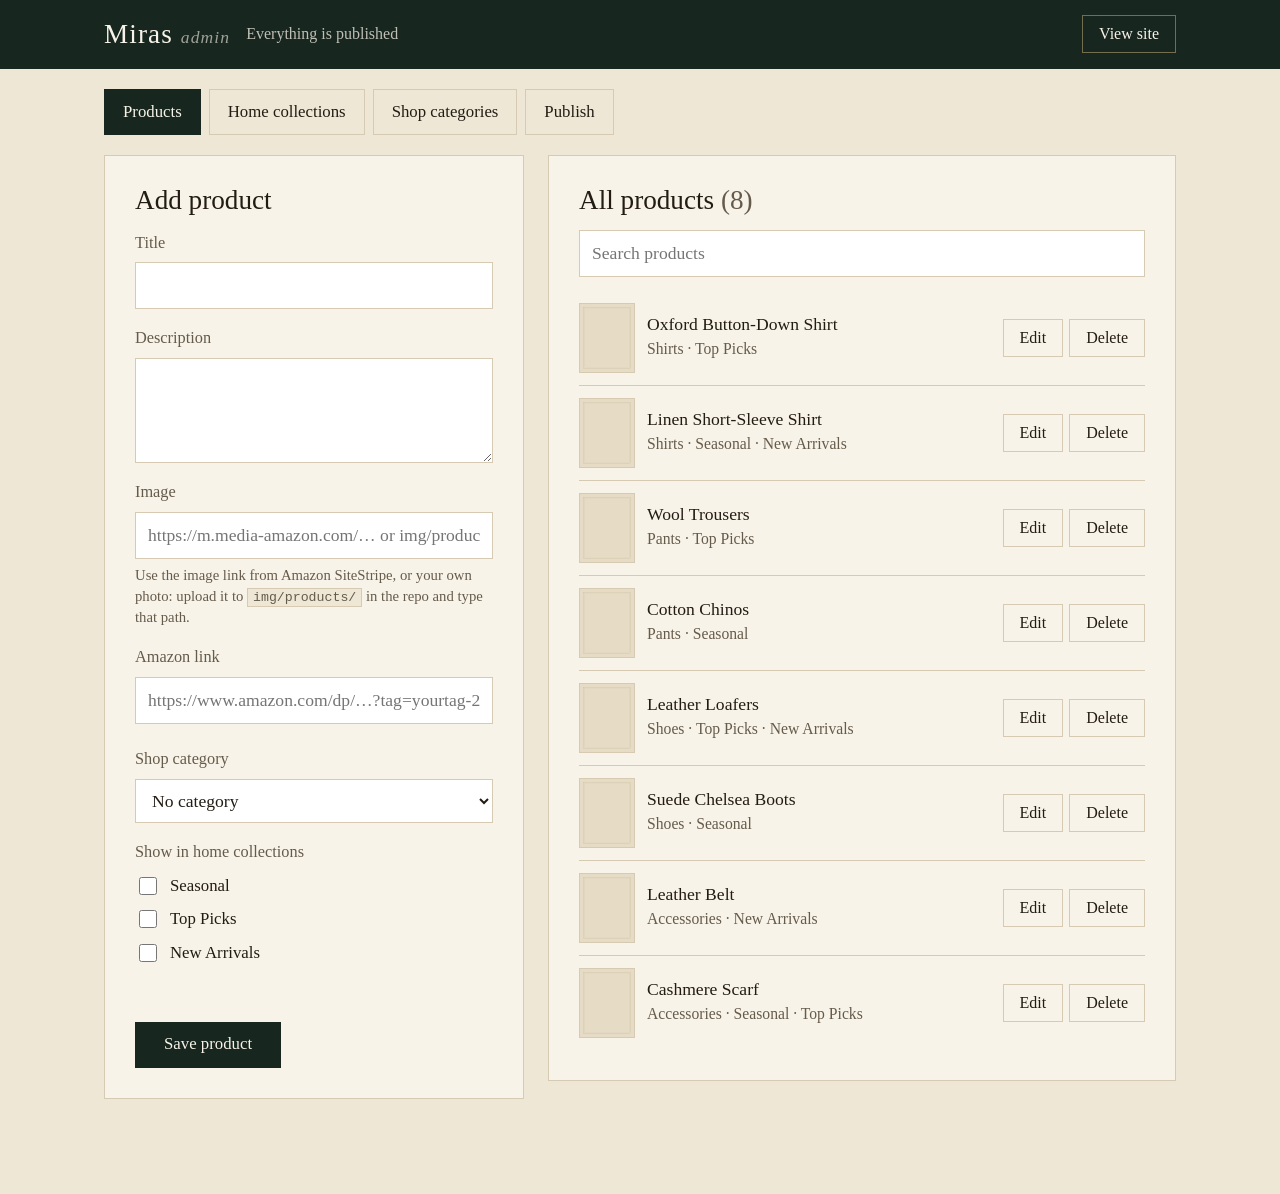
==== admin/index.html @ cb985808 "Miras" ====
<!doctype html>
<html lang="en">
<head>
  <meta charset="utf-8">
  <meta name="viewport" content="width=device-width, initial-scale=1">
  <meta name="robots" content="noindex, nofollow">
  <meta http-equiv="Content-Security-Policy" content="default-src 'self'; script-src 'self'; style-src 'self' https://fonts.googleapis.com; font-src https://fonts.gstatic.com; img-src 'self' https: data:; connect-src 'self' https://api.github.com; base-uri 'self'; form-action 'self'; object-src 'none'">
  <title>Admin — Miras</title>
  <link rel="preconnect" href="https://fonts.googleapis.com">
  <link rel="preconnect" href="https://fonts.gstatic.com" crossorigin>
  <link rel="stylesheet" href="https://fonts.googleapis.com/css2?family=EB+Garamond:ital,wght@0,400;0,500;1,400&family=Old+Standard+TT:ital,wght@0,400;0,700;1,400&display=swap">
  <link rel="stylesheet" href="../css/styles.css">
  <link rel="stylesheet" href="../css/admin.css">
</head>
<body class="admin">
  <header class="admin-bar">
    <div class="admin-bar__inner">
      <span class="logo">Miras <span class="muted-light">admin</span></span>
      <span class="status" id="status" role="status"></span>
      <a class="btn btn--ghost btn--small" href="../index.html" target="_blank" rel="noopener">View site</a>
    </div>
  </header>

  <div class="banner" id="draft-banner" hidden>
    You are working on a draft saved in this browser.
    <button class="link" id="discard" type="button">Discard draft and reload live data</button>
  </div>

  <nav class="tabs" aria-label="Admin sections">
    <button type="button" data-tab="products" aria-selected="true">Products</button>
    <button type="button" data-tab="collections" aria-selected="false">Home collections</button>
    <button type="button" data-tab="categories" aria-selected="false">Shop categories</button>
    <button type="button" data-tab="publish" aria-selected="false">Publish</button>
  </nav>

  <main class="admin-main">
    <!-- PRODUCTS -->
    <section class="tab" id="tab-products">
      <div class="two-col">
        <div class="panel">
          <h2 id="form-title">Add product</h2>
          <form id="product-form" novalidate>
            <label class="field"><span>Title</span><input name="title" maxlength="120" required></label>
            <label class="field"><span>Description</span><textarea name="description" rows="3" maxlength="400"></textarea></label>
            <label class="field"><span>Image</span>
              <input name="image" maxlength="500" placeholder="https://m.media-amazon.com/… or img/products/shirt.jpg">
              <small>Use the image link from Amazon SiteStripe, or your own photo: upload it to <code>img/products/</code> in the repo and type that path.</small>
            </label>
            <label class="field"><span>Amazon link</span><input name="url" id="f-url" type="url" maxlength="800" placeholder="https://www.amazon.com/dp/…?tag=yourtag-20" required><small class="warn" id="form-warn"></small></label>
            <label class="field"><span>Shop category</span><select name="category" id="f-category"></select></label>
            <fieldset class="field">
              <legend>Show in home collections</legend>
              <div id="form-cols"></div>
            </fieldset>
            <p class="form-error" id="form-error" role="alert"></p>
            <div class="actions">
              <button class="btn" type="submit">Save product</button>
              <button class="btn btn--ghost" id="cancel-edit" type="button" hidden>Cancel</button>
            </div>
          </form>
        </div>

        <div class="panel">
          <h2>All products <span class="muted" id="count"></span></h2>
          <input class="search" id="search" type="search" placeholder="Search products" aria-label="Search products">
          <ul class="plist" id="product-list"></ul>
        </div>
      </div>
    </section>

    <!-- HOME COLLECTIONS -->
    <section class="tab" id="tab-collections" hidden>
      <div class="panel">
        <h2>Home page collections</h2>
        <p class="muted">Each collection is a row on the home page (first 4 products, in the order below) and a filter in the shop. Open a collection to add, remove and reorder its products.</p>
        <div id="collections"></div>
        <form class="inline-form" id="add-collection">
          <input name="title" maxlength="60" placeholder="New collection, e.g. Winter Edit" aria-label="New collection name" required>
          <button class="btn btn--small" type="submit">Add collection</button>
        </form>
      </div>
    </section>

    <!-- SHOP CATEGORIES -->
    <section class="tab" id="tab-categories" hidden>
      <div class="panel">
        <h2>Shop categories</h2>
        <p class="muted">Product types used as filters in the shop (Shirts, Pants, Shoes…). The order here is the order of the filter buttons.</p>
        <ul class="rows" id="categories"></ul>
        <form class="inline-form" id="add-category">
          <input name="name" maxlength="60" placeholder="New category, e.g. Jackets" aria-label="New category name" required>
          <button class="btn btn--small" type="submit">Add category</button>
        </form>
      </div>
    </section>

    <!-- PUBLISH -->
    <section class="tab" id="tab-publish" hidden>
      <div class="two-col">
        <div class="panel">
          <h2>Publish to the site</h2>
          <p class="muted">Saves <code>data/store.json</code> to your GitHub repo. Vercel redeploys automatically, and the site updates in about a minute. Use a fine-grained token limited to this one repository with <strong>Contents: Read and write</strong>.</p>
          <form id="publish-form" novalidate>
            <label class="field"><span>Repository</span><input name="repo" placeholder="owner/repo" autocomplete="off" spellcheck="false"></label>
            <label class="field"><span>Branch</span><input name="branch" value="main" autocomplete="off" spellcheck="false"></label>
            <label class="field"><span>Data file path</span><input name="path" value="data/store.json" autocomplete="off" spellcheck="false"></label>
            <label class="field"><span>GitHub token</span><input name="token" type="password" autocomplete="off" spellcheck="false"></label>
            <label class="check"><input type="checkbox" name="remember"> Remember the token on this device</label>
            <p class="form-error" id="publish-error" role="alert"></p>
            <button class="btn" id="publish-btn" type="submit">Publish now</button>
          </form>
        </div>
        <div class="panel">
          <h2>Backup</h2>
          <p class="muted">Download the data file to publish manually (replace <code>data/store.json</code> in the project and deploy), or import a file you saved earlier.</p>
          <div class="actions">
            <button class="btn btn--ghost" id="download" type="button">Download store.json</button>
            <label class="btn btn--ghost" for="import">Import file…</label>
            <input id="import" type="file" accept="application/json,.json" hidden>
          </div>
        </div>
      </div>
    </section>
  </main>

  <div class="toast" id="toast" role="status" aria-live="polite"></div>
  <script src="../js/common.js" defer></script>
  <script src="../js/admin.js" defer></script>
</body>
</html>
---- css/styles.css ----
/* Miras — Old Money: parchment, bottle green, brass, oxblood.
   Old Standard TT (headings) + EB Garamond (text). */

:root {
  --parchment: #EFE7D6;
  --vellum: #F8F3E8;
  --ink: #221C14;
  --taupe: #655B4B;
  --line: #D6CAB2;
  --green: #17261F;
  --green-2: #26392F;
  --brass: #D1B47F;
  --brass-ink: #7A5C2E;
  --oxblood: #5C1E26;
  --display: "Old Standard TT", "Bodoni 72", Didot, Georgia, serif;
  --text: "EB Garamond", Garamond, Georgia, serif;
  --max: 1180px;
  --gutter: clamp(20px, 5vw, 64px);
  --header-h: 68px;
  --ease: cubic-bezier(.22, .61, .36, 1);
}

*, *::before, *::after { box-sizing: border-box; }
[hidden] { display: none !important; }
body { margin: 0; background: var(--parchment); color: var(--ink); font: 400 1.2rem/1.65 var(--text); -webkit-font-smoothing: antialiased; }
img { display: block; max-width: 100%; }
a { color: inherit; }
h1, h2, h3 { margin: 0; font-family: var(--display); font-weight: 400; line-height: 1.1; }
p { margin: 0; }
:focus-visible { outline: 2px solid var(--oxblood); outline-offset: 3px; }

/* Header */
.site-header { position: sticky; top: 0; z-index: 20; height: var(--header-h); background: rgba(239, 231, 214, .95); backdrop-filter: blur(8px); border-bottom: 1px solid var(--line); }
.site-header__inner { max-width: var(--max); height: 100%; margin: 0 auto; padding: 0 var(--gutter); display: flex; align-items: center; justify-content: space-between; gap: 16px; }
.logo { font-family: var(--display); font-size: 1.7rem; letter-spacing: .04em; text-decoration: none; white-space: nowrap; }
.nav { display: flex; gap: clamp(20px, 4vw, 40px); }
.nav a { font-style: italic; font-size: 1.15rem; text-decoration: none; padding: 4px 0; border-bottom: 1px solid transparent; transition: border-color .25s var(--ease); }
.nav a:hover { border-color: var(--brass-ink); }
.nav a[aria-current="page"] { border-color: var(--ink); }

/* Buttons */
.btn { display: inline-flex; align-items: center; justify-content: center; min-height: 46px; padding: 0 28px; border: 1px solid var(--green); background: var(--green); color: var(--vellum); font: 500 1.05rem/1 var(--text); text-decoration: none; cursor: pointer; transition: background-color .25s var(--ease), border-color .25s var(--ease), color .25s var(--ease); }
.btn:hover { background: var(--oxblood); border-color: var(--oxblood); }
.btn:disabled { opacity: .55; cursor: progress; }
.btn--light { background: transparent; border-color: var(--brass); }
.btn--light:hover { background: var(--brass); border-color: var(--brass); color: var(--green); }
.btn--ghost { background: transparent; color: var(--ink); border-color: var(--line); }
.btn--ghost:hover { background: transparent; color: var(--oxblood); border-color: var(--oxblood); }
.btn--small { min-height: 38px; padding: 0 16px; font-size: 1rem; }

/* Hero: main photo = img/hero.jpg; without the file the green background stays */
.hero {
  position: relative; isolation: isolate; overflow: hidden; display: flex; align-items: flex-end;
  min-height: calc(100svh - var(--header-h)); color: var(--vellum);
  padding: clamp(72px, 10vw, 136px) clamp(36px, 8vw, 128px) clamp(48px, 7vw, 96px);
  background-color: var(--green);
  background-image:
    linear-gradient(to top, rgba(23, 38, 31, .88), rgba(23, 38, 31, .35) 60%, rgba(23, 38, 31, .55)),
    url("../img/hero.jpg"),
    radial-gradient(90% 70% at 85% 0%, rgba(209, 180, 127, .18), transparent 62%),
    linear-gradient(170deg, var(--green-2), var(--green) 65%);
  background-size: cover; background-position: center;
}
.hero__frame { position: absolute; z-index: -1; inset: clamp(14px, 2.2vw, 28px); border: 1px solid rgba(209, 180, 127, .65); pointer-events: none; }
.hero__frame::before { content: ""; position: absolute; inset: 6px; border: 1px solid rgba(209, 180, 127, .3); }
.hero__inner { max-width: 44rem; }
.hero h1 { font-size: clamp(2.7rem, 7vw, 5.6rem); line-height: 1.02; letter-spacing: -.01em; }
.hero p { max-width: 30rem; margin: clamp(20px, 3vw, 32px) 0 clamp(28px, 4vw, 40px); font-size: 1.3rem; color: rgba(248, 243, 232, .9); }
.hero :focus-visible { outline-color: var(--brass); }

@media (prefers-reduced-motion: no-preference) {
  .hero__inner > * { animation: rise .9s var(--ease) both; }
  .hero__inner > :nth-child(2) { animation-delay: .15s; }
  .hero__inner > :nth-child(3) { animation-delay: .3s; }
}
@keyframes rise { from { opacity: 0; transform: translateY(18px); } }

/* Sections */
.section { padding: clamp(48px, 7vw, 88px) var(--gutter); }
.section--tight { padding-top: 0; }
.container { max-width: var(--max); margin: 0 auto; }
.section__head { display: flex; justify-content: space-between; align-items: flex-end; gap: 16px; margin-bottom: clamp(24px, 4vw, 40px); }
.section__title { font-size: clamp(2rem, 4.2vw, 3.1rem); }
.section__lead { margin-top: 8px; color: var(--taupe); }
.more { font-style: italic; white-space: nowrap; text-underline-offset: 6px; text-decoration-thickness: 1px; }
.more:hover { color: var(--oxblood); }
.state { grid-column: 1 / -1; padding: 48px 0; text-align: center; color: var(--taupe); }

/* Shop */
.page-head { max-width: var(--max); margin: 0 auto; padding: clamp(48px, 8vw, 96px) var(--gutter) clamp(24px, 4vw, 40px); }
.page-head h1 { font-size: clamp(2.8rem, 7vw, 5rem); }
.notice { margin: 16px 0 28px; max-width: 36rem; color: var(--taupe); font-size: 1.05rem; }
.filters { display: grid; gap: 14px; }
.filter-row { display: flex; flex-wrap: wrap; align-items: center; gap: 8px 16px; }
.filter-label { min-width: 6.5rem; color: var(--taupe); font-style: italic; }
.chips { display: flex; flex-wrap: wrap; gap: 8px; }
.chips a { padding: 6px 18px; border: 1px solid var(--line); text-decoration: none; font-size: 1.05rem; transition: border-color .25s var(--ease), color .25s var(--ease); }
.chips a:hover { border-color: var(--oxblood); color: var(--oxblood); }
.chips a[aria-current="true"] { background: var(--green); border-color: var(--green); color: var(--vellum); }
.count { margin-bottom: 24px; color: var(--taupe); font-size: 1.05rem; }

.grid { list-style: none; margin: 0; padding: 0; display: grid; gap: clamp(32px, 4vw, 48px) clamp(20px, 3vw, 32px); grid-template-columns: repeat(auto-fill, minmax(min(100%, 250px), 1fr)); }
.grid > li { display: flex; }
.card { display: flex; flex-direction: column; width: 100%; text-decoration: none; }
.card__media { padding: 12px; background: var(--vellum); border: 1px solid var(--line); }
.card__media img { width: 100%; aspect-ratio: 4 / 5; object-fit: cover; background: #E6DCC6; }
.card__body { display: flex; flex: 1; flex-direction: column; padding-top: 16px; }
.card__cat { color: var(--brass-ink); font-style: italic; font-size: 1rem; }
.card__title { font-size: 1.4rem; line-height: 1.15; margin: 2px 0 8px; overflow-wrap: anywhere; }
.card__text { color: var(--taupe); font-size: 1.08rem; line-height: 1.5; margin-bottom: 16px; }
.card .btn { margin-top: auto; width: 100%; }
.card:hover .btn, .card:focus-visible .btn { background: var(--oxblood); border-color: var(--oxblood); }

/* Footer */
.site-footer { border-top: 1px solid var(--line); background: var(--vellum); color: var(--taupe); font-size: 1rem; line-height: 1.55; }
.site-footer__inner { max-width: var(--max); margin: 0 auto; padding: 32px var(--gutter); display: grid; gap: 14px; }
.disclosure { max-width: 46rem; }
.disclosure strong { color: var(--ink); font-weight: 500; }

@media (prefers-reduced-motion: reduce) { *, *::before, *::after { animation: none !important; transition: none !important; } }
---- css/admin.css ----
.admin { min-height: 100vh; font-size: 1.1rem; }
.muted { color: var(--taupe); }
.muted-light { color: rgba(248, 243, 232, .6); font-style: italic; font-size: 1.1rem; }
code { font-size: .9em; background: var(--parchment); padding: 1px 5px; border: 1px solid var(--line); }

.admin-bar { background: var(--green); color: var(--vellum); }
.admin-bar__inner { max-width: 1200px; margin: 0 auto; padding: 12px var(--gutter); display: flex; align-items: center; gap: 16px; flex-wrap: wrap; }
.admin-bar .status { margin-right: auto; font-size: 1rem; color: rgba(248, 243, 232, .75); }
.admin-bar .status.is-dirty { color: var(--brass); }
.admin-bar .btn--ghost { color: var(--vellum); border-color: rgba(209, 180, 127, .5); }
.admin-bar .btn--ghost:hover { color: var(--brass); border-color: var(--brass); }

.banner { background: var(--vellum); border-bottom: 1px solid var(--line); padding: 10px var(--gutter); font-size: 1rem; text-align: center; }
.link { background: none; border: 0; padding: 0; font: inherit; color: var(--oxblood); text-decoration: underline; cursor: pointer; }

.tabs { max-width: 1200px; margin: 0 auto; padding: 20px var(--gutter) 0; display: flex; flex-wrap: wrap; gap: 8px; }
.tabs button { padding: 8px 18px; border: 1px solid var(--line); background: transparent; font: inherit; font-size: 1.05rem; color: var(--ink); cursor: pointer; }
.tabs button:hover { border-color: var(--oxblood); color: var(--oxblood); }
.tabs button[aria-selected="true"] { background: var(--green); border-color: var(--green); color: var(--vellum); }

.admin-main { max-width: 1200px; margin: 0 auto; padding: 20px var(--gutter) 96px; }
.two-col { display: grid; gap: 24px; align-items: start; }
@media (min-width: 960px) { .two-col { grid-template-columns: 420px 1fr; } }

.panel { background: var(--vellum); border: 1px solid var(--line); padding: clamp(18px, 3vw, 30px); }
.panel h2 { font-size: 1.7rem; margin-bottom: 14px; }
.panel > .muted { margin-bottom: 20px; max-width: 46rem; }

.field { display: flex; flex-direction: column; gap: 6px; margin: 0 0 16px; padding: 0; border: 0; min-width: 0; }
.field > span, .field > legend { color: var(--taupe); font-size: 1.02rem; padding: 0; }
.field small { color: var(--taupe); font-size: .92rem; line-height: 1.4; }
.warn { color: var(--oxblood) !important; }
input:not([type="checkbox"]):not([type="file"]), textarea, select {
  width: 100%; min-height: 44px; padding: 8px 12px; border: 1px solid var(--line); background: #fff; color: var(--ink); font: inherit; border-radius: 0;
}
textarea { resize: vertical; }
input:focus, textarea:focus, select:focus { outline: 2px solid var(--oxblood); outline-offset: 1px; border-color: var(--oxblood); }
.check { display: flex; gap: 10px; align-items: center; margin: 6px 0; font-size: 1.05rem; }
.check input { width: 18px; height: 18px; accent-color: var(--green); }
.form-error { min-height: 1.4em; margin-bottom: 10px; color: var(--oxblood); font-size: 1.02rem; }
.actions { display: flex; flex-wrap: wrap; gap: 12px; }
.inline-form { display: flex; flex-wrap: wrap; gap: 10px; margin-top: 20px; }
.inline-form input { flex: 1 1 220px; width: auto; }
.search { margin-bottom: 14px; }

/* lists */
.plist, .rows { list-style: none; margin: 0; padding: 0; }
.plist li { display: grid; grid-template-columns: 56px 1fr auto; gap: 12px; align-items: center; padding: 12px 0; border-top: 1px solid var(--line); }
.plist li:first-child { border-top: 0; }
.plist img, .mini img { width: 56px; aspect-ratio: 4 / 5; object-fit: cover; border: 1px solid var(--line); background: #E6DCC6; }
.plist__title { line-height: 1.25; overflow-wrap: anywhere; }
.plist__meta { color: var(--taupe); font-size: .98rem; }
.row-actions { display: flex; flex-wrap: wrap; gap: 6px; justify-content: flex-end; }
.icon-btn { min-width: 38px; min-height: 38px; padding: 0 10px; border: 1px solid var(--line); background: transparent; font: inherit; cursor: pointer; color: var(--ink); }
.icon-btn:hover:not(:disabled) { border-color: var(--oxblood); color: var(--oxblood); }
.icon-btn:disabled { opacity: .35; cursor: default; }

.rows li { display: grid; grid-template-columns: 1fr auto; gap: 10px; align-items: center; padding: 10px 0; border-top: 1px solid var(--line); }
.rows li:first-child { border-top: 0; }
.rows .meta { grid-column: 1; color: var(--taupe); font-size: .95rem; margin-top: -6px; }

.box { border: 1px solid var(--line); background: var(--parchment); margin-bottom: 12px; }
.box > summary { cursor: pointer; padding: 14px 16px; list-style: none; display: flex; gap: 8px; align-items: baseline; }
.box > summary::-webkit-details-marker { display: none; }
.box > summary::before { content: "▸"; color: var(--brass-ink); }
.box[open] > summary::before { content: "▾"; }
.box__title { font-family: var(--display); font-size: 1.3rem; }
.box__body { padding: 4px 16px 18px; border-top: 1px solid var(--line); }
.box__head { display: grid; gap: 10px; padding: 14px 0; }
.mini { list-style: none; margin: 0 0 14px; padding: 0; }
.mini li { display: grid; grid-template-columns: 56px 1fr auto; gap: 12px; align-items: center; padding: 8px 0; border-top: 1px solid var(--line); }
.mini li:first-child { border-top: 0; }
.add-row { display: flex; flex-wrap: wrap; gap: 10px; }
.add-row select { flex: 1 1 220px; width: auto; }

.toast { position: fixed; left: 50%; bottom: 24px; transform: translate(-50%, 20px); opacity: 0; pointer-events: none; max-width: calc(100vw - 32px); padding: 12px 22px; background: var(--green); color: var(--vellum); transition: opacity .25s var(--ease), transform .25s var(--ease); z-index: 50; }
.toast.is-visible { opacity: 1; transform: translate(-50%, 0); }
.toast.is-error { background: var(--oxblood); }
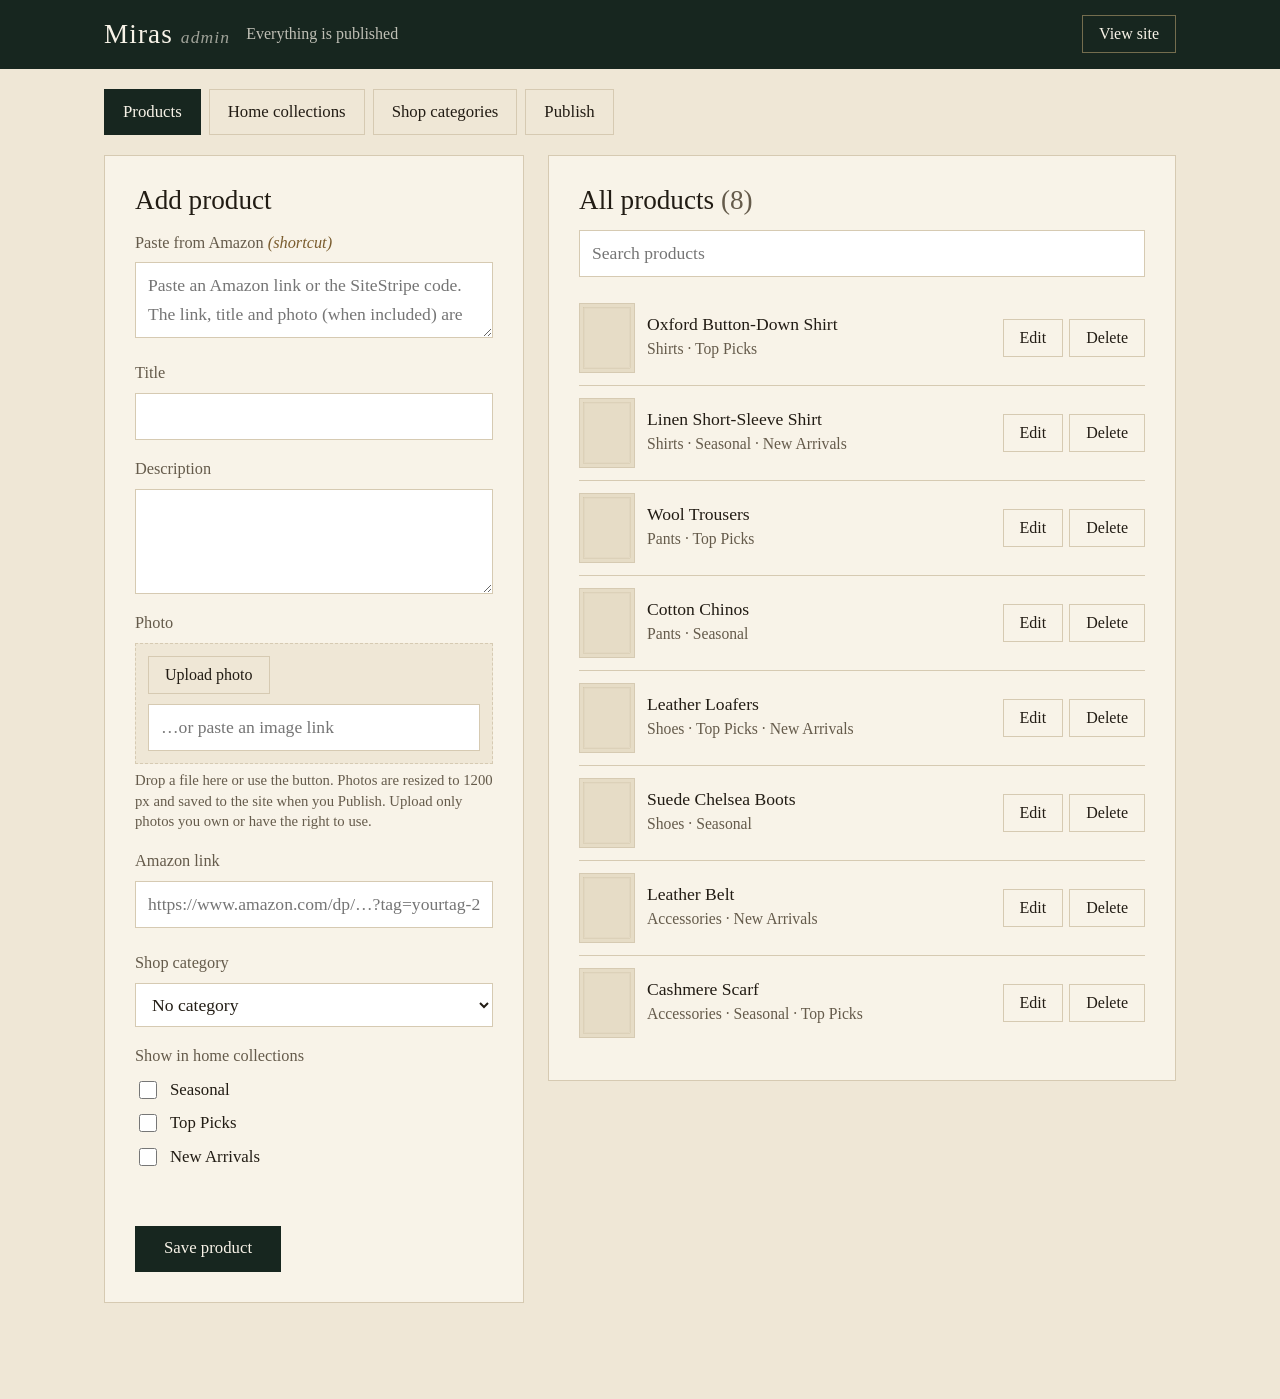
==== commit aae952f3: "Miras" ====
--- a/admin/index.html
+++ b/admin/index.html
@@ -40,12 +40,28 @@
         <div class="panel">
           <h2 id="form-title">Add product</h2>
           <form id="product-form" novalidate>
+            <label class="field paste">
+              <span>Paste from Amazon <em>(shortcut)</em></span>
+              <textarea id="paste" rows="2" placeholder="Paste an Amazon link or the SiteStripe code. The link, title and photo (when included) are filled in for you." spellcheck="false"></textarea>
+              <small id="paste-status" class="muted" aria-live="polite"></small>
+            </label>
+
             <label class="field"><span>Title</span><input name="title" maxlength="120" required></label>
             <label class="field"><span>Description</span><textarea name="description" rows="3" maxlength="400"></textarea></label>
-            <label class="field"><span>Image</span>
-              <input name="image" maxlength="500" placeholder="https://m.media-amazon.com/… or img/products/shirt.jpg">
-              <small>Use the image link from Amazon SiteStripe, or your own photo: upload it to <code>img/products/</code> in the repo and type that path.</small>
-            </label>
+
+            <div class="field">
+              <span id="photo-label">Photo</span>
+              <div class="photo" id="photo-drop">
+                <img id="preview" class="preview" alt="Photo preview" hidden>
+                <div class="photo__controls">
+                  <label class="btn btn--ghost btn--small" for="photo-file">Upload photo</label>
+                  <input id="photo-file" type="file" accept="image/jpeg,image/png,image/webp" hidden>
+                  <input name="image" id="f-image" maxlength="500" placeholder="…or paste an image link" aria-labelledby="photo-label" autocomplete="off" spellcheck="false">
+                </div>
+              </div>
+              <small>Drop a file here or use the button. Photos are resized to 1200 px and saved to the site when you Publish. Upload only photos you own or have the right to use.</small>
+            </div>
+
             <label class="field"><span>Amazon link</span><input name="url" id="f-url" type="url" maxlength="800" placeholder="https://www.amazon.com/dp/…?tag=yourtag-20" required><small class="warn" id="form-warn"></small></label>
             <label class="field"><span>Shop category</span><select name="category" id="f-category"></select></label>
             <fieldset class="field">
@@ -99,7 +115,7 @@
       <div class="two-col">
         <div class="panel">
           <h2>Publish to the site</h2>
-          <p class="muted">Saves <code>data/store.json</code> to your GitHub repo. Vercel redeploys automatically, and the site updates in about a minute. Use a fine-grained token limited to this one repository with <strong>Contents: Read and write</strong>.</p>
+          <p class="muted">Saves <code>data/store.json</code> and any newly uploaded photos to your GitHub repo in a single commit. Vercel redeploys automatically, and the site updates in about a minute. Use a fine-grained token limited to this one repository with <strong>Contents: Read and write</strong>.</p>
           <form id="publish-form" novalidate>
             <label class="field"><span>Repository</span><input name="repo" placeholder="owner/repo" autocomplete="off" spellcheck="false"></label>
             <label class="field"><span>Branch</span><input name="branch" value="main" autocomplete="off" spellcheck="false"></label>
@@ -112,7 +128,7 @@
         </div>
         <div class="panel">
           <h2>Backup</h2>
-          <p class="muted">Download the data file to publish manually (replace <code>data/store.json</code> in the project and deploy), or import a file you saved earlier.</p>
+          <p class="muted">Download the data file to publish manually (replace <code>data/store.json</code> in the project and deploy; uploaded photos are only saved by Publish), or import a file you saved earlier.</p>
           <div class="actions">
             <button class="btn btn--ghost" id="download" type="button">Download store.json</button>
             <label class="btn btn--ghost" for="import">Import file…</label>
--- a/css/admin.css
+++ b/css/admin.css
@@ -76,3 +76,11 @@
 .toast { position: fixed; left: 50%; bottom: 24px; transform: translate(-50%, 20px); opacity: 0; pointer-events: none; max-width: calc(100vw - 32px); padding: 12px 22px; background: var(--green); color: var(--vellum); transition: opacity .25s var(--ease), transform .25s var(--ease); z-index: 50; }
 .toast.is-visible { opacity: 1; transform: translate(-50%, 0); }
 .toast.is-error { background: var(--oxblood); }
+
+/* photo block + paste */
+.paste em { font-style: italic; color: var(--brass-ink); }
+.photo { display: flex; gap: 14px; align-items: flex-start; padding: 12px; border: 1px dashed var(--line); background: var(--parchment); }
+.photo.is-over { border-color: var(--oxblood); background: #fff; }
+.photo__controls { display: grid; gap: 10px; flex: 1; min-width: 0; }
+.photo__controls .btn { justify-self: start; }
+.preview { width: 96px; flex: none; aspect-ratio: 4 / 5; object-fit: cover; border: 1px solid var(--line); background: #E6DCC6; }
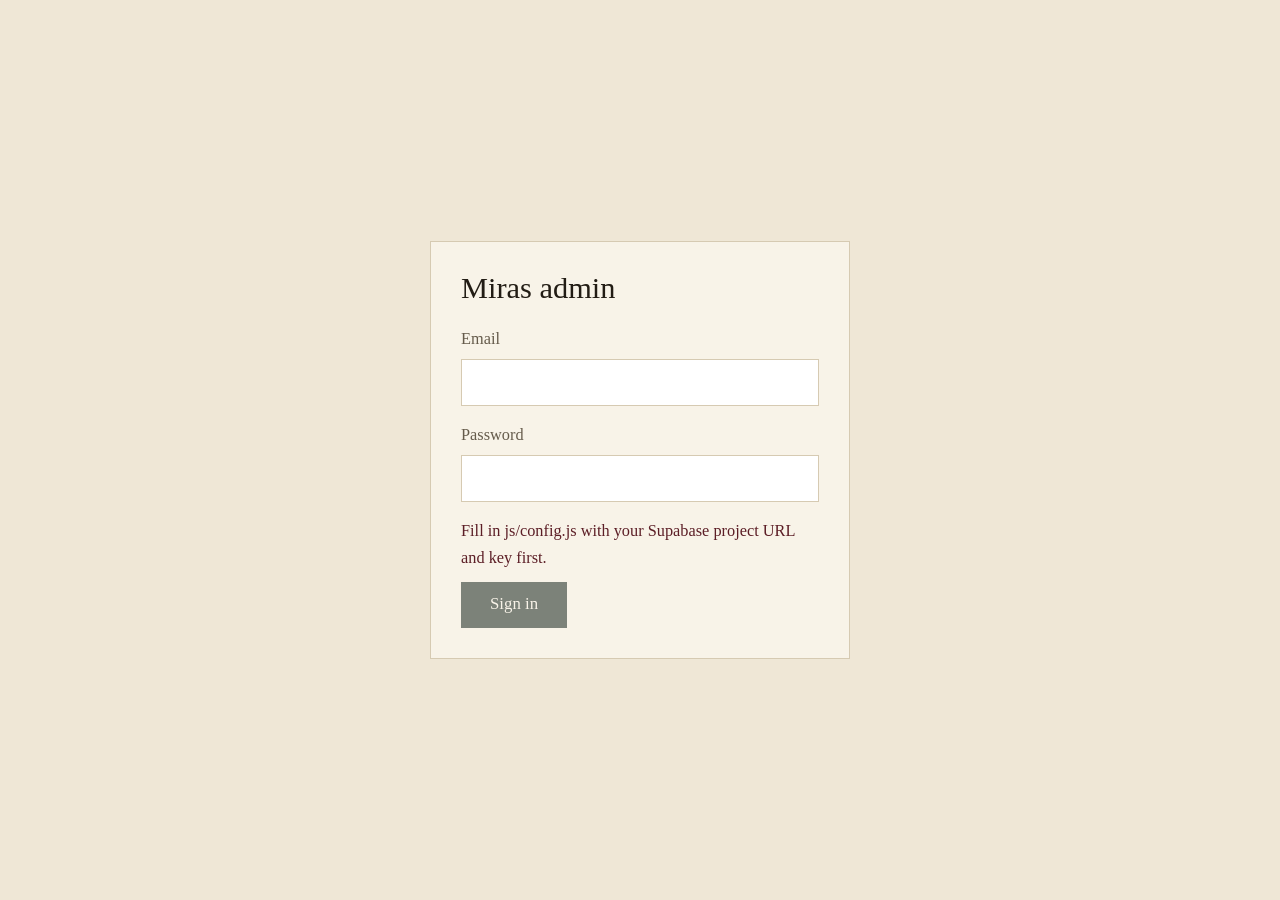
==== commit 3b5aee10: "Miras" ====
--- a/admin/index.html
+++ b/admin/index.html
@@ -4,7 +4,7 @@
   <meta charset="utf-8">
   <meta name="viewport" content="width=device-width, initial-scale=1">
   <meta name="robots" content="noindex, nofollow">
-  <meta http-equiv="Content-Security-Policy" content="default-src 'self'; script-src 'self'; style-src 'self' https://fonts.googleapis.com; font-src https://fonts.gstatic.com; img-src 'self' https: data:; connect-src 'self' https://api.github.com; base-uri 'self'; form-action 'self'; object-src 'none'">
+  <meta http-equiv="Content-Security-Policy" content="default-src 'self'; script-src 'self'; style-src 'self' https://fonts.googleapis.com; font-src https://fonts.gstatic.com; img-src 'self' https: data:; connect-src 'self' https://*.supabase.co; base-uri 'self'; form-action 'self'; object-src 'none'">
   <title>Admin — Miras</title>
   <link rel="preconnect" href="https://fonts.googleapis.com">
   <link rel="preconnect" href="https://fonts.gstatic.com" crossorigin>
@@ -13,133 +13,135 @@
   <link rel="stylesheet" href="../css/admin.css">
 </head>
 <body class="admin">
-  <header class="admin-bar">
-    <div class="admin-bar__inner">
-      <span class="logo">Miras <span class="muted-light">admin</span></span>
-      <span class="status" id="status" role="status"></span>
-      <a class="btn btn--ghost btn--small" href="../index.html" target="_blank" rel="noopener">View site</a>
+
+  <!-- SIGN IN -->
+  <main class="auth" id="login-view" hidden>
+    <form class="panel auth__card" id="login-form" novalidate>
+      <h1>Miras admin</h1>
+      <label class="field"><span>Email</span><input name="email" type="email" autocomplete="username" autocapitalize="none" spellcheck="false" required></label>
+      <label class="field"><span>Password</span><input name="password" type="password" autocomplete="current-password" required></label>
+      <p class="form-error" id="login-error" role="alert"></p>
+      <button class="btn" type="submit">Sign in</button>
+    </form>
+  </main>
+
+  <!-- APP -->
+  <div id="app-view" hidden>
+    <header class="admin-bar">
+      <div class="admin-bar__inner">
+        <span class="logo">Miras <span class="muted-light">admin</span></span>
+        <button class="status" id="status" type="button" aria-live="polite"></button>
+        <a class="btn btn--ghost btn--small" href="../index.html" target="_blank" rel="noopener">View site</a>
+        <button class="btn btn--ghost btn--small" id="logout" type="button">Sign out</button>
+      </div>
+    </header>
+
+    <div class="banner" id="conflict" hidden>
+      The store was changed in another tab or on another device, so your last edit was not saved.
+      <button class="link" id="reload" type="button">Reload the latest version</button>
     </div>
-  </header>
 
-  <div class="banner" id="draft-banner" hidden>
-    You are working on a draft saved in this browser.
-    <button class="link" id="discard" type="button">Discard draft and reload live data</button>
-  </div>
+    <nav class="tabs" aria-label="Admin sections">
+      <button type="button" data-tab="products" aria-selected="true">Products</button>
+      <button type="button" data-tab="collections" aria-selected="false">Home collections</button>
+      <button type="button" data-tab="categories" aria-selected="false">Shop categories</button>
+      <button type="button" data-tab="backup" aria-selected="false">Backup</button>
+    </nav>
 
-  <nav class="tabs" aria-label="Admin sections">
-    <button type="button" data-tab="products" aria-selected="true">Products</button>
-    <button type="button" data-tab="collections" aria-selected="false">Home collections</button>
-    <button type="button" data-tab="categories" aria-selected="false">Shop categories</button>
-    <button type="button" data-tab="publish" aria-selected="false">Publish</button>
-  </nav>
+    <main class="admin-main">
+      <!-- PRODUCTS -->
+      <section class="tab" id="tab-products">
+        <div class="two-col">
+          <div class="panel">
+            <h2 id="form-title">Add product</h2>
+            <form id="product-form" novalidate>
+              <label class="field paste">
+                <span>Paste from Amazon <em>(shortcut)</em></span>
+                <textarea id="paste" rows="2" placeholder="Paste an Amazon link or the SiteStripe code. The link, title and photo (when included) are filled in for you." spellcheck="false"></textarea>
+                <small id="paste-status" class="muted" aria-live="polite"></small>
+              </label>
 
-  <main class="admin-main">
-    <!-- PRODUCTS -->
-    <section class="tab" id="tab-products">
-      <div class="two-col">
+              <label class="field"><span>Title</span><input name="title" maxlength="120" required></label>
+              <label class="field"><span>Description</span><textarea name="description" rows="3" maxlength="400"></textarea></label>
+
+              <div class="field">
+                <span id="photo-label">Photo</span>
+                <div class="photo" id="photo-drop">
+                  <img id="preview" class="preview" alt="Photo preview" hidden>
+                  <div class="photo__controls">
+                    <label class="btn btn--ghost btn--small" for="photo-file">Upload photo</label>
+                    <input id="photo-file" type="file" accept="image/jpeg,image/png,image/webp" hidden>
+                    <input name="image" id="f-image" maxlength="500" placeholder="…or paste an image link" aria-labelledby="photo-label" autocomplete="off" spellcheck="false">
+                  </div>
+                </div>
+                <small id="photo-status" aria-live="polite">Drop a file here or use the button. Photos are resized to 1200 px and uploaded instantly. Upload only photos you own or have the right to use.</small>
+              </div>
+
+              <label class="field"><span>Amazon link</span><input name="url" id="f-url" type="url" maxlength="800" placeholder="https://www.amazon.com/dp/…?tag=yourtag-20" required><small class="warn" id="form-warn"></small></label>
+              <label class="field"><span>Shop category</span><select name="category" id="f-category"></select></label>
+              <fieldset class="field">
+                <legend>Show in home collections</legend>
+                <div id="form-cols"></div>
+              </fieldset>
+              <p class="form-error" id="form-error" role="alert"></p>
+              <div class="actions">
+                <button class="btn" type="submit">Save product</button>
+                <button class="btn btn--ghost" id="cancel-edit" type="button" hidden>Cancel</button>
+              </div>
+            </form>
+          </div>
+
+          <div class="panel">
+            <h2>All products <span class="muted" id="count"></span></h2>
+            <input class="search" id="search" type="search" placeholder="Search products" aria-label="Search products">
+            <ul class="plist" id="product-list"></ul>
+          </div>
+        </div>
+      </section>
+
+      <!-- HOME COLLECTIONS -->
+      <section class="tab" id="tab-collections" hidden>
         <div class="panel">
-          <h2 id="form-title">Add product</h2>
-          <form id="product-form" novalidate>
-            <label class="field paste">
-              <span>Paste from Amazon <em>(shortcut)</em></span>
-              <textarea id="paste" rows="2" placeholder="Paste an Amazon link or the SiteStripe code. The link, title and photo (when included) are filled in for you." spellcheck="false"></textarea>
-              <small id="paste-status" class="muted" aria-live="polite"></small>
-            </label>
-
-            <label class="field"><span>Title</span><input name="title" maxlength="120" required></label>
-            <label class="field"><span>Description</span><textarea name="description" rows="3" maxlength="400"></textarea></label>
-
-            <div class="field">
-              <span id="photo-label">Photo</span>
-              <div class="photo" id="photo-drop">
-                <img id="preview" class="preview" alt="Photo preview" hidden>
-                <div class="photo__controls">
-                  <label class="btn btn--ghost btn--small" for="photo-file">Upload photo</label>
-                  <input id="photo-file" type="file" accept="image/jpeg,image/png,image/webp" hidden>
-                  <input name="image" id="f-image" maxlength="500" placeholder="…or paste an image link" aria-labelledby="photo-label" autocomplete="off" spellcheck="false">
-                </div>
-              </div>
-              <small>Drop a file here or use the button. Photos are resized to 1200 px and saved to the site when you Publish. Upload only photos you own or have the right to use.</small>
-            </div>
-
-            <label class="field"><span>Amazon link</span><input name="url" id="f-url" type="url" maxlength="800" placeholder="https://www.amazon.com/dp/…?tag=yourtag-20" required><small class="warn" id="form-warn"></small></label>
-            <label class="field"><span>Shop category</span><select name="category" id="f-category"></select></label>
-            <fieldset class="field">
-              <legend>Show in home collections</legend>
-              <div id="form-cols"></div>
-            </fieldset>
-            <p class="form-error" id="form-error" role="alert"></p>
-            <div class="actions">
-              <button class="btn" type="submit">Save product</button>
-              <button class="btn btn--ghost" id="cancel-edit" type="button" hidden>Cancel</button>
-            </div>
+          <h2>Home page collections</h2>
+          <p class="muted">Each collection is a row on the home page (first 4 products, in the order below) and a filter in the shop. Open a collection to add, remove and reorder its products.</p>
+          <div id="collections"></div>
+          <form class="inline-form" id="add-collection">
+            <input name="title" maxlength="60" placeholder="New collection, e.g. Winter Edit" aria-label="New collection name" required>
+            <button class="btn btn--small" type="submit">Add collection</button>
           </form>
         </div>
+      </section>
 
+      <!-- SHOP CATEGORIES -->
+      <section class="tab" id="tab-categories" hidden>
         <div class="panel">
-          <h2>All products <span class="muted" id="count"></span></h2>
-          <input class="search" id="search" type="search" placeholder="Search products" aria-label="Search products">
-          <ul class="plist" id="product-list"></ul>
-        </div>
-      </div>
-    </section>
-
-    <!-- HOME COLLECTIONS -->
-    <section class="tab" id="tab-collections" hidden>
-      <div class="panel">
-        <h2>Home page collections</h2>
-        <p class="muted">Each collection is a row on the home page (first 4 products, in the order below) and a filter in the shop. Open a collection to add, remove and reorder its products.</p>
-        <div id="collections"></div>
-        <form class="inline-form" id="add-collection">
-          <input name="title" maxlength="60" placeholder="New collection, e.g. Winter Edit" aria-label="New collection name" required>
-          <button class="btn btn--small" type="submit">Add collection</button>
-        </form>
-      </div>
-    </section>
-
-    <!-- SHOP CATEGORIES -->
-    <section class="tab" id="tab-categories" hidden>
-      <div class="panel">
-        <h2>Shop categories</h2>
-        <p class="muted">Product types used as filters in the shop (Shirts, Pants, Shoes…). The order here is the order of the filter buttons.</p>
-        <ul class="rows" id="categories"></ul>
-        <form class="inline-form" id="add-category">
-          <input name="name" maxlength="60" placeholder="New category, e.g. Jackets" aria-label="New category name" required>
-          <button class="btn btn--small" type="submit">Add category</button>
-        </form>
-      </div>
-    </section>
-
-    <!-- PUBLISH -->
-    <section class="tab" id="tab-publish" hidden>
-      <div class="two-col">
-        <div class="panel">
-          <h2>Publish to the site</h2>
-          <p class="muted">Saves <code>data/store.json</code> and any newly uploaded photos to your GitHub repo in a single commit. Vercel redeploys automatically, and the site updates in about a minute. Use a fine-grained token limited to this one repository with <strong>Contents: Read and write</strong>.</p>
-          <form id="publish-form" novalidate>
-            <label class="field"><span>Repository</span><input name="repo" placeholder="owner/repo" autocomplete="off" spellcheck="false"></label>
-            <label class="field"><span>Branch</span><input name="branch" value="main" autocomplete="off" spellcheck="false"></label>
-            <label class="field"><span>Data file path</span><input name="path" value="data/store.json" autocomplete="off" spellcheck="false"></label>
-            <label class="field"><span>GitHub token</span><input name="token" type="password" autocomplete="off" spellcheck="false"></label>
-            <label class="check"><input type="checkbox" name="remember"> Remember the token on this device</label>
-            <p class="form-error" id="publish-error" role="alert"></p>
-            <button class="btn" id="publish-btn" type="submit">Publish now</button>
+          <h2>Shop categories</h2>
+          <p class="muted">Product types used as filters in the shop (Shirts, Pants, Shoes…). The order here is the order of the filter buttons.</p>
+          <ul class="rows" id="categories"></ul>
+          <form class="inline-form" id="add-category">
+            <input name="name" maxlength="60" placeholder="New category, e.g. Jackets" aria-label="New category name" required>
+            <button class="btn btn--small" type="submit">Add category</button>
           </form>
         </div>
+      </section>
+
+      <!-- BACKUP -->
+      <section class="tab" id="tab-backup" hidden>
         <div class="panel">
           <h2>Backup</h2>
-          <p class="muted">Download the data file to publish manually (replace <code>data/store.json</code> in the project and deploy; uploaded photos are only saved by Publish), or import a file you saved earlier.</p>
+          <p class="muted">Everything saves automatically to Supabase, and the site updates at once. Download a copy now and then. Commit it as <code>data/store.json</code> and the site keeps showing it even if Supabase is ever unreachable. Importing a file replaces all current data.</p>
           <div class="actions">
             <button class="btn btn--ghost" id="download" type="button">Download store.json</button>
             <label class="btn btn--ghost" for="import">Import file…</label>
             <input id="import" type="file" accept="application/json,.json" hidden>
           </div>
         </div>
-      </div>
-    </section>
-  </main>
+      </section>
+    </main>
+  </div>
 
   <div class="toast" id="toast" role="status" aria-live="polite"></div>
+  <script src="../js/config.js" defer></script>
   <script src="../js/common.js" defer></script>
   <script src="../js/admin.js" defer></script>
 </body>
--- a/css/admin.css
+++ b/css/admin.css
@@ -84,3 +84,12 @@
 .photo__controls { display: grid; gap: 10px; flex: 1; min-width: 0; }
 .photo__controls .btn { justify-self: start; }
 .preview { width: 96px; flex: none; aspect-ratio: 4 / 5; object-fit: cover; border: 1px solid var(--line); background: #E6DCC6; }
+
+/* sign-in + save status */
+.auth { min-height: 100vh; display: grid; place-items: center; padding: 24px; }
+.auth__card { width: min(100%, 420px); }
+.auth__card h1 { font-size: 1.9rem; margin-bottom: 20px; }
+.admin-bar .status { margin-right: auto; padding: 0; background: none; border: 0; font: inherit; font-size: 1rem; color: rgba(248, 243, 232, .75); text-align: left; cursor: default; }
+.admin-bar .status[data-state="pending"], .admin-bar .status[data-state="saving"] { color: var(--brass); }
+.admin-bar .status[data-state="error"], .admin-bar .status[data-state="conflict"] { color: #F2B8B5; }
+.admin-bar .status[data-state="error"] { cursor: pointer; text-decoration: underline; }
